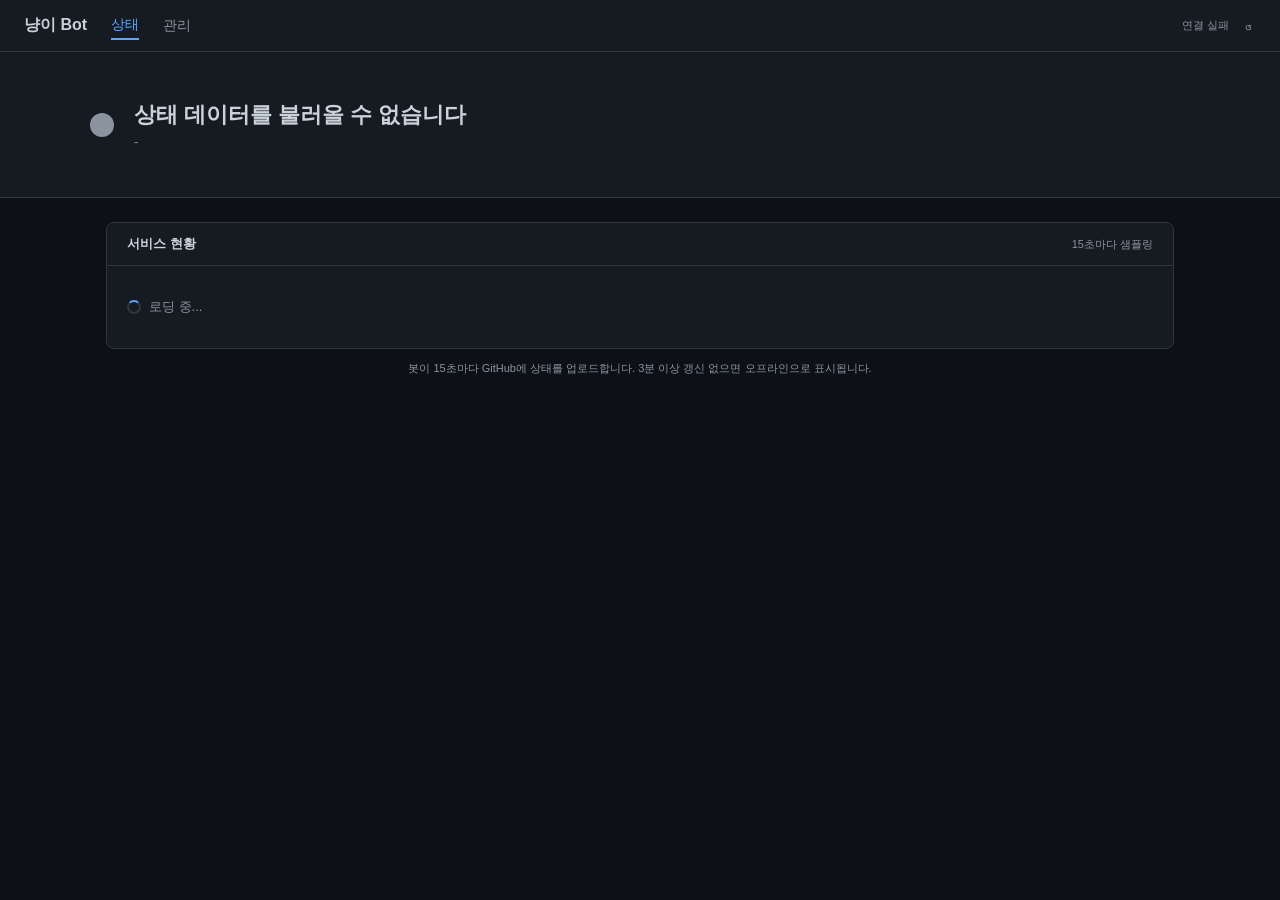
==== index.html @ 29057a99 "chore: squash status history — switch to Gist-based updates" ====
<!DOCTYPE html>
<html lang="ko">
<head>
  <meta charset="UTF-8">
  <meta name="viewport" content="width=device-width, initial-scale=1">
  <title>냥이 Bot — 서비스 상태</title>
  <link rel="stylesheet" href="css/style.css">
</head>
<body>

<nav class="nav">
  <span class="nav-brand">냥이 Bot</span>
  <a href="index.html" class="nav-link active">상태</a>
  <a href="admin.html" class="nav-link">관리</a>
  <div class="nav-right">
    <span id="last-updated" class="text-muted" style="font-size:11px">-</span>
    <button id="btn-refresh" class="refresh-btn" title="새로고침">↺</button>
  </div>
</nav>

<div id="status-banner" class="status-banner">
  <div class="status-banner-content">
    <div id="status-indicator" class="status-indicator"></div>
    <div>
      <div id="status-title" class="status-title">상태 확인 중...</div>
      <div id="status-meta" class="status-meta">-</div>
    </div>
  </div>
</div>

<div class="container">
  <div class="services-box">
    <div class="services-header">
      <span class="services-label">서비스 현황</span>
      <span class="services-note">15초마다 샘플링</span>
    </div>
    <div id="svc-list" class="svc-list">
      <div class="svc-loading"><span class="spinner"></span> 로딩 중...</div>
    </div>
  </div>
  <p class="page-note">봇이 15초마다 GitHub에 상태를 업로드합니다. 3분 이상 갱신 없으면 오프라인으로 표시됩니다.</p>
</div>

<script type="module">
  import { startAutoRefresh, refreshDashboard } from "./js/status.js?v=20260623d";
  document.getElementById("btn-refresh").addEventListener("click", refreshDashboard);
  startAutoRefresh();
</script>
</body>
</html>
---- css/style.css ----
:root {
  --bg: #0d1117;
  --surface: #161b22;
  --border: #30363d;
  --text: #c9d1d9;
  --muted: #8b949e;
  --green: #3fb950;
  --yellow: #d29922;
  --red: #f85149;
  --blue: #58a6ff;
  --radius: 8px;
}

* { box-sizing: border-box; margin: 0; padding: 0; }

body {
  background: var(--bg);
  color: var(--text);
  font-family: -apple-system, BlinkMacSystemFont, "Segoe UI", sans-serif;
  font-size: 14px;
  min-height: 100vh;
}

a { color: var(--blue); text-decoration: none; }
a:hover { text-decoration: underline; }

/* ── Layout ── */
.nav {
  background: var(--surface);
  border-bottom: 1px solid var(--border);
  padding: 0 24px;
  display: flex;
  align-items: center;
  gap: 24px;
  height: 52px;
}
.nav-brand { font-weight: 700; color: var(--text); font-size: 16px; }
.nav-link { color: var(--muted); padding: 4px 0; }
.nav-link:hover { color: var(--text); text-decoration: none; }
.nav-link.active { color: var(--blue); border-bottom: 2px solid var(--blue); }
.nav-right { margin-left: auto; display: flex; gap: 12px; align-items: center; }

.container { max-width: 1100px; margin: 0 auto; padding: 24px 16px; }

/* ── Cards ── */
.card {
  background: var(--surface);
  border: 1px solid var(--border);
  border-radius: var(--radius);
  padding: 20px;
  margin-bottom: 16px;
}
.card-title {
  font-size: 13px;
  font-weight: 600;
  color: var(--muted);
  text-transform: uppercase;
  letter-spacing: 0.5px;
  margin-bottom: 12px;
}
.card-value {
  font-size: 28px;
  font-weight: 700;
  color: var(--text);
}

.grid-4 { display: grid; grid-template-columns: repeat(auto-fit, minmax(200px, 1fr)); gap: 12px; }
.grid-2 { display: grid; grid-template-columns: 1fr 1fr; gap: 12px; }

/* ── Status Banner ── */
.status-banner {
  padding: 48px 24px;
  background: #1c2128;
  border-bottom: 1px solid var(--border);
  transition: background 0.3s, border-color 0.3s;
}
.status-banner.ok      { background: #0d1f12; border-bottom-color: #1a4729; }
.status-banner.warn    { background: #1f1a0d; border-bottom-color: #473c1a; }
.status-banner.error   { background: #1f0d0d; border-bottom-color: #471a1a; }
.status-banner.offline { background: #161b22; border-bottom-color: var(--border); }

.status-banner-content {
  max-width: 1100px;
  margin: 0 auto;
  display: flex;
  align-items: center;
  gap: 20px;
}

.status-indicator {
  width: 24px; height: 24px;
  border-radius: 50%;
  background: var(--muted);
  flex-shrink: 0;
  transition: background 0.3s, box-shadow 0.3s;
}
.status-indicator.ok      { background: var(--green);  box-shadow: 0 0 14px var(--green); }
.status-indicator.warn    { background: var(--yellow); box-shadow: 0 0 14px var(--yellow); }
.status-indicator.error   { background: var(--red);    box-shadow: 0 0 14px var(--red); }
.status-indicator.offline { background: var(--muted); }

.status-title { font-size: 22px; font-weight: 700; color: var(--text); margin-bottom: 4px; }
.status-meta  { font-size: 13px; color: var(--muted); }

/* ── Services Box ── */
.services-box {
  background: var(--surface);
  border: 1px solid var(--border);
  border-radius: var(--radius);
  overflow: hidden;
  margin-bottom: 12px;
}
.services-header {
  display: flex;
  justify-content: space-between;
  align-items: center;
  padding: 12px 20px;
  border-bottom: 1px solid var(--border);
}
.services-label { font-size: 13px; font-weight: 600; }
.services-note  { font-size: 11px; color: var(--muted); }

.svc-list { }
.svc-row {
  display: grid;
  grid-template-columns: 12px 1fr auto 56px 70px;
  align-items: center;
  gap: 14px;
  padding: 14px 20px;
  border-bottom: 1px solid var(--border);
  transition: background 0.1s;
}
.svc-row:last-child  { border-bottom: none; }
.svc-row:hover { background: #1c2128; }

.svc-dot {
  width: 10px; height: 10px;
  border-radius: 50%;
  flex-shrink: 0;
}
.svc-dot.green   { background: var(--green);  box-shadow: 0 0 5px var(--green); }
.svc-dot.gray    { background: var(--muted); }
.svc-dot.orange  { background: var(--yellow); box-shadow: 0 0 5px var(--yellow); }
.svc-dot.red     { background: var(--red);    box-shadow: 0 0 5px var(--red); }
.svc-dot.darkred { background: #7d1f1f; }

.svc-name { font-size: 14px; font-weight: 500; }

.uptime-bar { display: flex; gap: 2px; align-items: center; }
.bar-seg {
  width: 7px; height: 20px;
  border-radius: 2px;
  flex-shrink: 0;
}
.bar-seg.green { background: var(--green);  opacity: 0.8; }
.bar-seg.red   { background: var(--red);    opacity: 0.8; }
.bar-seg.empty { background: var(--border); }

.svc-pct          { font-size: 13px; font-weight: 600; text-align: right; white-space: nowrap; }
.svc-status-label { font-size: 12px; color: var(--muted); text-align: right; }

.svc-loading { padding: 32px 20px; color: var(--muted); font-size: 13px; display: flex; align-items: center; gap: 8px; }
.page-note   { font-size: 11px; color: var(--muted); text-align: center; margin-top: 8px; }

@media (max-width: 600px) {
  .status-banner { padding: 32px 16px; }
  .status-title  { font-size: 17px; }
  .svc-row       { grid-template-columns: 12px 1fr auto 48px; gap: 10px; }
  .svc-status-label { display: none; }
  .bar-seg       { width: 5px; }
}



/* ── Forms / Buttons ── */
.btn {
  display: inline-flex;
  align-items: center;
  gap: 6px;
  padding: 6px 14px;
  border-radius: 6px;
  border: 1px solid var(--border);
  cursor: pointer;
  font-size: 13px;
  font-weight: 500;
  background: var(--surface);
  color: var(--text);
  transition: background 0.15s;
}
.btn:hover { background: #21262d; }
.btn-primary { background: #1f6feb; border-color: #1f6feb; color: #fff; }
.btn-primary:hover { background: #388bfd; }
.btn-danger  { background: #da3633; border-color: #da3633; color: #fff; }
.btn-danger:hover { background: #f85149; }
.btn-sm { padding: 4px 10px; font-size: 12px; }

input[type="text"], input[type="password"], textarea, select {
  background: var(--bg);
  border: 1px solid var(--border);
  border-radius: 6px;
  color: var(--text);
  padding: 6px 10px;
  font-size: 13px;
  width: 100%;
}
input:focus, textarea:focus, select:focus {
  outline: none;
  border-color: var(--blue);
}

label { font-size: 13px; color: var(--muted); display: block; margin-bottom: 4px; }
.form-group { margin-bottom: 14px; }

/* ── Alerts ── */
.alert { padding: 10px 14px; border-radius: 6px; margin-bottom: 12px; font-size: 13px; }
.alert-error   { background: #2d1a1a; border: 1px solid #6b2020; color: var(--red); }
.alert-success { background: #1a2d1a; border: 1px solid #206b20; color: var(--green); }
.alert-info    { background: #1a1e2d; border: 1px solid #1f3b6b; color: var(--blue); }

/* ── Tables ── */
table { width: 100%; border-collapse: collapse; }
th, td { padding: 8px 12px; text-align: left; border-bottom: 1px solid var(--border); font-size: 13px; }
th { color: var(--muted); font-weight: 600; font-size: 11px; text-transform: uppercase; }
tr:last-child td { border-bottom: none; }

/* ── Login page ── */
.login-wrap {
  min-height: 100vh;
  display: flex;
  align-items: center;
  justify-content: center;
}
.login-box {
  background: var(--surface);
  border: 1px solid var(--border);
  border-radius: 12px;
  padding: 36px;
  width: 360px;
}
.login-title { font-size: 20px; font-weight: 700; margin-bottom: 24px; text-align: center; }

/* ── Spinner ── */
.spinner {
  display: inline-block;
  width: 14px; height: 14px;
  border: 2px solid var(--border);
  border-top-color: var(--blue);
  border-radius: 50%;
  animation: spin 0.6s linear infinite;
  vertical-align: middle;
}
@keyframes spin { to { transform: rotate(360deg); } }

/* ── Misc ── */
.text-muted  { color: var(--muted); }
.text-green  { color: var(--green); }
.text-red    { color: var(--red); }
.text-yellow { color: var(--yellow); }
.mt-8  { margin-top: 8px; }
.mt-16 { margin-top: 16px; }
.mb-8  { margin-bottom: 8px; }
.mb-16 { margin-bottom: 16px; }
.flex  { display: flex; align-items: center; gap: 8px; }
.spacer { flex: 1; }

.refresh-btn { cursor: pointer; color: var(--muted); font-size: 14px; background: none; border: none; padding: 4px; line-height: 1; }
.refresh-btn:hover { color: var(--text); }

@media (max-width: 600px) {
  .grid-2, .grid-4 { grid-template-columns: 1fr; }
  .nav { gap: 12px; padding: 0 12px; }
}
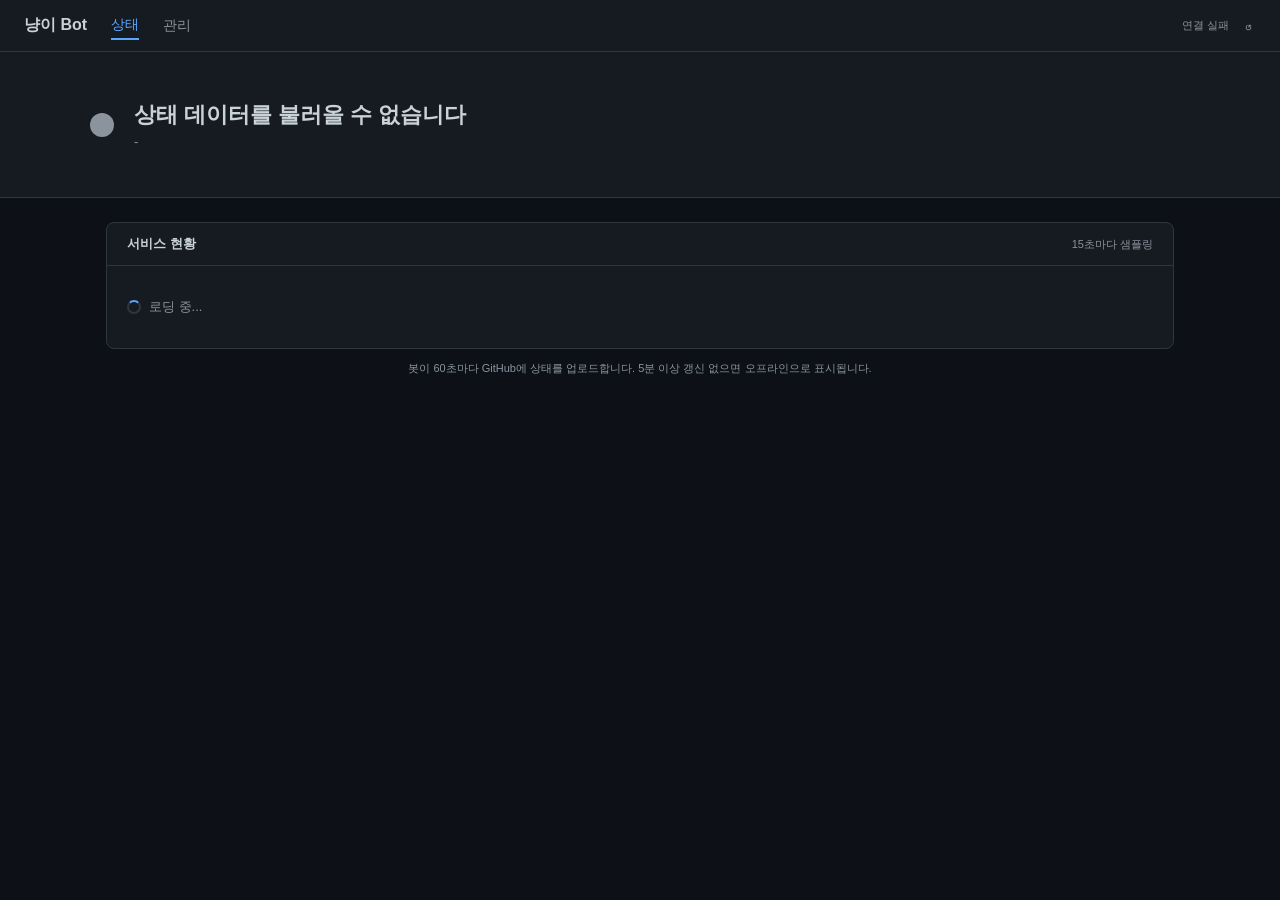
==== commit fdd9b1ed: "chore: update dashboard" ====
--- a/index.html
+++ b/index.html
@@ -38,11 +38,11 @@
       <div class="svc-loading"><span class="spinner"></span> 로딩 중...</div>
     </div>
   </div>
-  <p class="page-note">봇이 15초마다 GitHub에 상태를 업로드합니다. 3분 이상 갱신 없으면 오프라인으로 표시됩니다.</p>
+  <p class="page-note">봇이 60초마다 GitHub에 상태를 업로드합니다. 5분 이상 갱신 없으면 오프라인으로 표시됩니다.</p>
 </div>
 
 <script type="module">
-  import { startAutoRefresh, refreshDashboard } from "./js/status.js?v=20260623d";
+  import { startAutoRefresh, refreshDashboard } from "./js/status.js?v=20260623f";
   document.getElementById("btn-refresh").addEventListener("click", refreshDashboard);
   startAutoRefresh();
 </script>
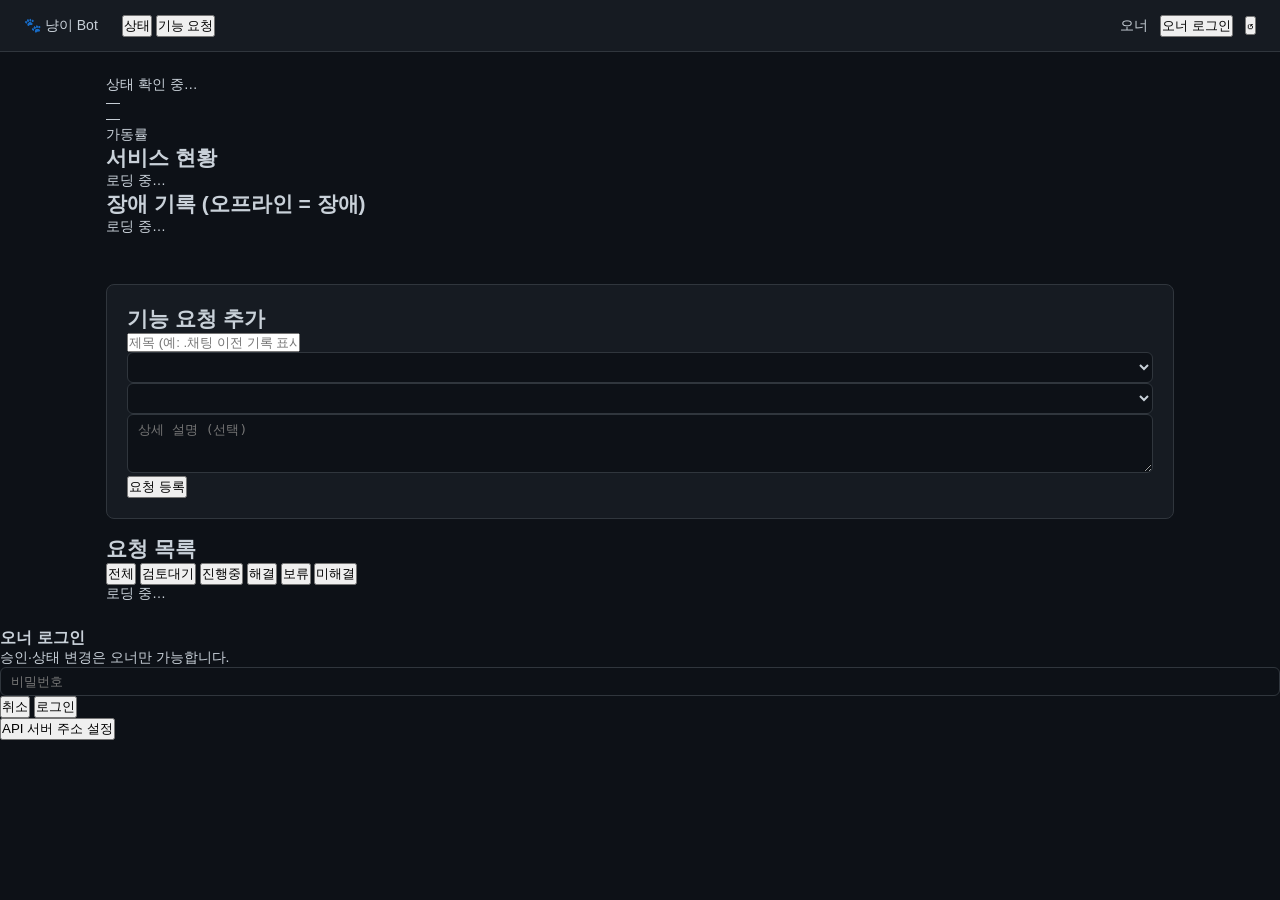
==== commit effaf614: "update index.html" ====
--- a/index.html
+++ b/index.html
@@ -3,48 +3,99 @@
 <head>
   <meta charset="UTF-8">
   <meta name="viewport" content="width=device-width, initial-scale=1">
-  <title>냥이 Bot — 서비스 상태</title>
+  <title>냥이 Bot — 상태 & 기능 요청</title>
   <link rel="stylesheet" href="css/style.css">
 </head>
 <body>
-
 <nav class="nav">
-  <span class="nav-brand">냥이 Bot</span>
-  <a href="index.html" class="nav-link active">상태</a>
-  <a href="admin.html" class="nav-link">관리</a>
+  <span class="brand">🐾 냥이 Bot</span>
+  <div class="nav-tabs">
+    <button class="tab active" data-tab="status">상태</button>
+    <button class="tab" data-tab="requests">기능 요청</button>
+  </div>
   <div class="nav-right">
-    <span id="last-updated" class="text-muted" style="font-size:11px">-</span>
-    <button id="btn-refresh" class="refresh-btn" title="새로고침">↺</button>
+    <span id="owner-badge" class="owner-badge hidden">오너</span>
+    <button id="btn-owner" class="ghost-btn">오너 로그인</button>
+    <button id="btn-refresh" class="ghost-btn" title="새로고침">↺</button>
   </div>
 </nav>
 
-<div id="status-banner" class="status-banner">
-  <div class="status-banner-content">
-    <div id="status-indicator" class="status-indicator"></div>
-    <div>
-      <div id="status-title" class="status-title">상태 확인 중...</div>
-      <div id="status-meta" class="status-meta">-</div>
+<!-- ───── 상태 탭 ───── -->
+<section id="tab-status" class="tab-panel">
+  <div class="container">
+    <div id="status-banner" class="banner banner-loading">
+      <div class="banner-dot"></div>
+      <div class="banner-body">
+        <div id="banner-title" class="banner-title">상태 확인 중…</div>
+        <div id="banner-meta" class="banner-meta">—</div>
+      </div>
+      <div class="banner-uptime">
+        <div id="overall-uptime" class="uptime-val">—</div>
+        <div class="uptime-label">가동률</div>
+      </div>
     </div>
+
+    <h2 class="section-title">서비스 현황</h2>
+    <div id="svc-grid" class="svc-grid">
+      <div class="muted">로딩 중…</div>
+    </div>
+
+    <h2 class="section-title">장애 기록 <span class="muted small">(오프라인 = 장애)</span></h2>
+    <div id="incident-list" class="incident-list">
+      <div class="muted">로딩 중…</div>
+    </div>
+  </div>
+</section>
+
+<!-- ───── 기능 요청 탭 ───── -->
+<section id="tab-requests" class="tab-panel hidden">
+  <div class="container">
+    <div class="card form-card">
+      <h2 class="section-title">기능 요청 추가</h2>
+      <input id="req-title" class="input" maxlength="200" placeholder="제목 (예: .채팅 이전 기록 표시)">
+      <div class="form-row">
+        <select id="req-category" class="input"></select>
+        <select id="req-severity" class="input"></select>
+      </div>
+      <textarea id="req-detail" class="input" rows="3" maxlength="2000" placeholder="상세 설명 (선택)"></textarea>
+      <button id="btn-submit" class="primary-btn">요청 등록</button>
+      <div id="submit-msg" class="form-msg"></div>
+    </div>
+
+    <div class="req-toolbar">
+      <h2 class="section-title">요청 목록</h2>
+      <div class="filters">
+        <button class="chip active" data-filter="all">전체</button>
+        <button class="chip" data-filter="검토대기">검토대기</button>
+        <button class="chip" data-filter="진행중">진행중</button>
+        <button class="chip" data-filter="해결">해결</button>
+        <button class="chip" data-filter="보류">보류</button>
+        <button class="chip" data-filter="미해결">미해결</button>
+      </div>
+    </div>
+    <div id="req-list" class="req-list"><div class="muted">로딩 중…</div></div>
+  </div>
+</section>
+
+<!-- ───── 오너 로그인 모달 ───── -->
+<div id="login-modal" class="modal hidden">
+  <div class="modal-box">
+    <h3>오너 로그인</h3>
+    <p class="muted small">승인·상태 변경은 오너만 가능합니다.</p>
+    <input id="login-pw" type="password" class="input" placeholder="비밀번호">
+    <div class="modal-actions">
+      <button id="login-cancel" class="ghost-btn">취소</button>
+      <button id="login-ok" class="primary-btn">로그인</button>
+    </div>
+    <div id="login-msg" class="form-msg"></div>
   </div>
 </div>
 
-<div class="container">
-  <div class="services-box">
-    <div class="services-header">
-      <span class="services-label">서비스 현황</span>
-      <span class="services-note">15초마다 샘플링</span>
-    </div>
-    <div id="svc-list" class="svc-list">
-      <div class="svc-loading"><span class="spinner"></span> 로딩 중...</div>
-    </div>
-  </div>
-  <p class="page-note">봇이 60초마다 GitHub에 상태를 업로드합니다. 5분 이상 갱신 없으면 오프라인으로 표시됩니다.</p>
-</div>
+<footer class="footer">
+  <button id="btn-server" class="link-btn">API 서버 주소 설정</button>
+  <span id="api-base-label" class="muted small"></span>
+</footer>
 
-<script type="module">
-  import { startAutoRefresh, refreshDashboard } from "./js/status.js?v=20260623f";
-  document.getElementById("btn-refresh").addEventListener("click", refreshDashboard);
-  startAutoRefresh();
-</script>
+<script src="js/app.js"></script>
 </body>
 </html>
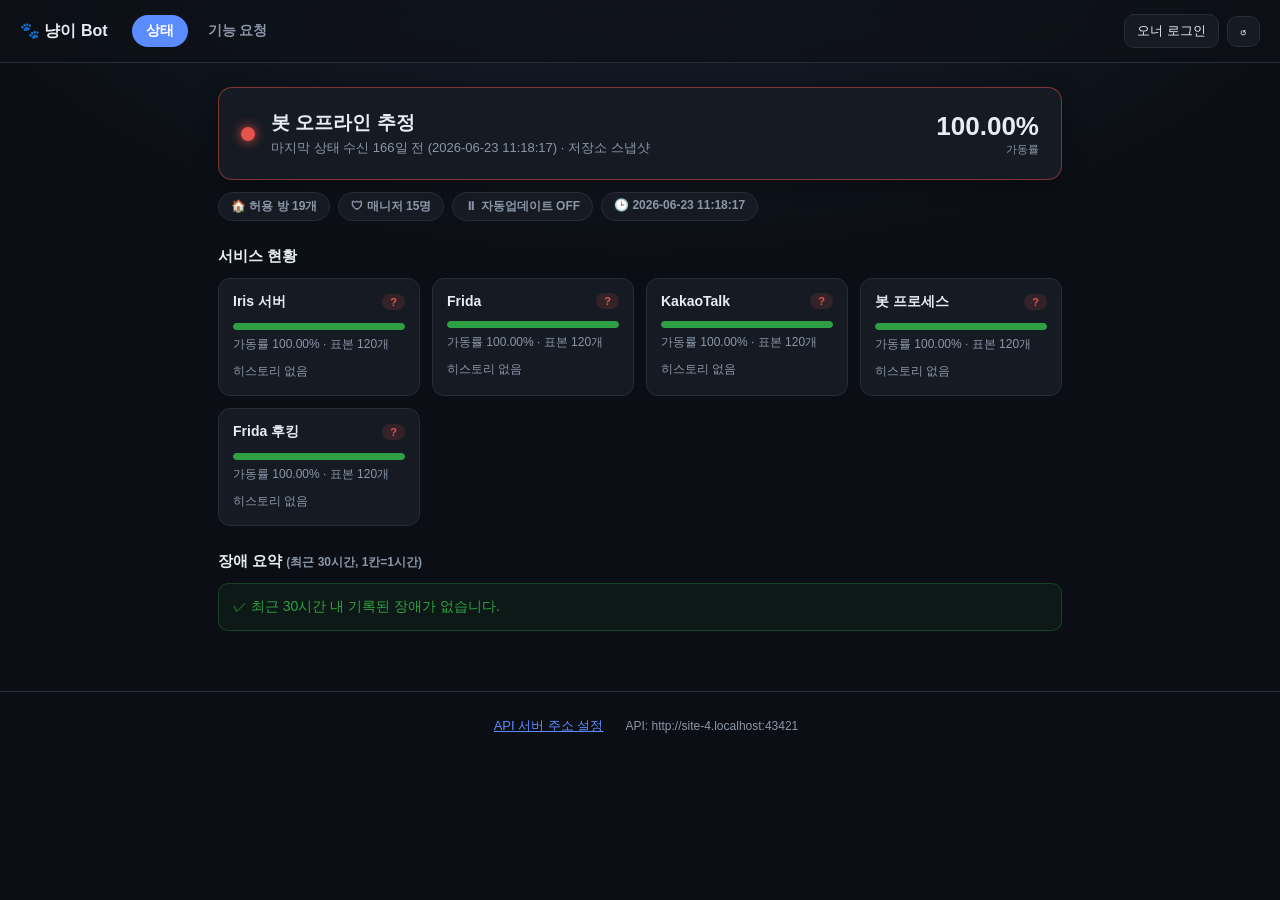
==== commit 52a4ee8f: "대시보드 정비: 신선도 검사·30시간 히스토리·gist 자동발견·폴백·잔해 제거 - 신선도 검사 신설: 이전엔 몇 주 전 데이터도 "모든 서비스 정상"으로 표시 —   이제 3분 " ====
--- a/index.html
+++ b/index.html
@@ -35,12 +35,14 @@
       </div>
     </div>
 
+    <div id="status-chips" class="status-chips"></div>
+
     <h2 class="section-title">서비스 현황</h2>
     <div id="svc-grid" class="svc-grid">
       <div class="muted">로딩 중…</div>
     </div>
 
-    <h2 class="section-title">장애 기록 <span class="muted small">(오프라인 = 장애)</span></h2>
+    <h2 class="section-title">장애 요약 <span class="muted small">(최근 30시간, 1칸=1시간)</span></h2>
     <div id="incident-list" class="incident-list">
       <div class="muted">로딩 중…</div>
     </div>
--- a/css/style.css
+++ b/css/style.css
@@ -1,272 +1,204 @@
 :root {
-  --bg: #0d1117;
-  --surface: #161b22;
-  --border: #30363d;
-  --text: #c9d1d9;
-  --muted: #8b949e;
-  --green: #3fb950;
-  --yellow: #d29922;
-  --red: #f85149;
-  --blue: #58a6ff;
-  --radius: 8px;
-}
-
-* { box-sizing: border-box; margin: 0; padding: 0; }
-
+  --bg: #0b0e14;
+  --surface: #151a23;
+  --surface-2: #1c2230;
+  --border: #262d3a;
+  --text: #e6edf3;
+  --muted: #8b97a7;
+  --accent: #5b8cff;
+  --green: #2ea043;
+  --orange: #d29922;
+  --red: #e5534b;
+  --gray: #6e7681;
+  --radius: 14px;
+  --shadow: 0 4px 20px rgba(0,0,0,.35);
+}
+
+* { box-sizing: border-box; }
+html, body { margin: 0; }
 body {
-  background: var(--bg);
+  background: radial-gradient(1200px 600px at 50% -10%, #18202e 0%, var(--bg) 60%);
   color: var(--text);
-  font-family: -apple-system, BlinkMacSystemFont, "Segoe UI", sans-serif;
-  font-size: 14px;
+  font-family: -apple-system, BlinkMacSystemFont, "Segoe UI", "Noto Sans KR", Roboto, sans-serif;
   min-height: 100vh;
-}
-
-a { color: var(--blue); text-decoration: none; }
-a:hover { text-decoration: underline; }
-
-/* ── Layout ── */
+  -webkit-font-smoothing: antialiased;
+}
+.hidden { display: none !important; }
+.muted { color: var(--muted); }
+.small { font-size: 12px; }
+
+/* ── nav ── */
 .nav {
-  background: var(--surface);
+  display: flex; align-items: center; gap: 16px;
+  padding: 14px 20px;
+  background: rgba(13,17,23,.7);
+  backdrop-filter: blur(10px);
   border-bottom: 1px solid var(--border);
-  padding: 0 24px;
-  display: flex;
-  align-items: center;
-  gap: 24px;
-  height: 52px;
-}
-.nav-brand { font-weight: 700; color: var(--text); font-size: 16px; }
-.nav-link { color: var(--muted); padding: 4px 0; }
-.nav-link:hover { color: var(--text); text-decoration: none; }
-.nav-link.active { color: var(--blue); border-bottom: 2px solid var(--blue); }
-.nav-right { margin-left: auto; display: flex; gap: 12px; align-items: center; }
-
-.container { max-width: 1100px; margin: 0 auto; padding: 24px 16px; }
-
-/* ── Cards ── */
+  position: sticky; top: 0; z-index: 20;
+}
+.brand { font-weight: 700; font-size: 16px; }
+.nav-tabs { display: flex; gap: 6px; margin-left: 8px; }
+.nav-right { margin-left: auto; display: flex; align-items: center; gap: 8px; }
+.tab {
+  background: transparent; border: 0; color: var(--muted);
+  padding: 7px 14px; border-radius: 999px; cursor: pointer;
+  font-size: 14px; font-weight: 600; transition: .15s;
+}
+.tab:hover { color: var(--text); background: var(--surface); }
+.tab.active { color: #fff; background: var(--accent); }
+.ghost-btn, .link-btn {
+  background: var(--surface); border: 1px solid var(--border); color: var(--text);
+  padding: 7px 12px; border-radius: 10px; cursor: pointer; font-size: 13px;
+}
+.ghost-btn:hover { background: var(--surface-2); }
+.link-btn { background: none; border: 0; color: var(--accent); text-decoration: underline; }
+.owner-badge {
+  background: var(--green); color: #fff; font-size: 11px; font-weight: 700;
+  padding: 3px 9px; border-radius: 999px;
+}
+
+/* ── layout ── */
+.container { max-width: 880px; margin: 0 auto; padding: 24px 18px 60px; }
+.section-title { font-size: 15px; font-weight: 700; margin: 26px 0 12px; }
 .card {
-  background: var(--surface);
-  border: 1px solid var(--border);
-  border-radius: var(--radius);
-  padding: 20px;
-  margin-bottom: 16px;
-}
-.card-title {
-  font-size: 13px;
-  font-weight: 600;
-  color: var(--muted);
-  text-transform: uppercase;
-  letter-spacing: 0.5px;
-  margin-bottom: 12px;
-}
-.card-value {
-  font-size: 28px;
-  font-weight: 700;
-  color: var(--text);
-}
-
-.grid-4 { display: grid; grid-template-columns: repeat(auto-fit, minmax(200px, 1fr)); gap: 12px; }
-.grid-2 { display: grid; grid-template-columns: 1fr 1fr; gap: 12px; }
-
-/* ── Status Banner ── */
-.status-banner {
-  padding: 48px 24px;
-  background: #1c2128;
-  border-bottom: 1px solid var(--border);
-  transition: background 0.3s, border-color 0.3s;
-}
-.status-banner.ok      { background: #0d1f12; border-bottom-color: #1a4729; }
-.status-banner.warn    { background: #1f1a0d; border-bottom-color: #473c1a; }
-.status-banner.error   { background: #1f0d0d; border-bottom-color: #471a1a; }
-.status-banner.offline { background: #161b22; border-bottom-color: var(--border); }
-
-.status-banner-content {
-  max-width: 1100px;
-  margin: 0 auto;
-  display: flex;
-  align-items: center;
-  gap: 20px;
-}
-
-.status-indicator {
-  width: 24px; height: 24px;
-  border-radius: 50%;
-  background: var(--muted);
-  flex-shrink: 0;
-  transition: background 0.3s, box-shadow 0.3s;
-}
-.status-indicator.ok      { background: var(--green);  box-shadow: 0 0 14px var(--green); }
-.status-indicator.warn    { background: var(--yellow); box-shadow: 0 0 14px var(--yellow); }
-.status-indicator.error   { background: var(--red);    box-shadow: 0 0 14px var(--red); }
-.status-indicator.offline { background: var(--muted); }
-
-.status-title { font-size: 22px; font-weight: 700; color: var(--text); margin-bottom: 4px; }
-.status-meta  { font-size: 13px; color: var(--muted); }
-
-/* ── Services Box ── */
-.services-box {
-  background: var(--surface);
-  border: 1px solid var(--border);
-  border-radius: var(--radius);
-  overflow: hidden;
-  margin-bottom: 12px;
-}
-.services-header {
-  display: flex;
-  justify-content: space-between;
-  align-items: center;
-  padding: 12px 20px;
-  border-bottom: 1px solid var(--border);
-}
-.services-label { font-size: 13px; font-weight: 600; }
-.services-note  { font-size: 11px; color: var(--muted); }
-
-.svc-list { }
-.svc-row {
-  display: grid;
-  grid-template-columns: 12px 1fr auto 56px 70px;
-  align-items: center;
-  gap: 14px;
-  padding: 14px 20px;
-  border-bottom: 1px solid var(--border);
-  transition: background 0.1s;
-}
-.svc-row:last-child  { border-bottom: none; }
-.svc-row:hover { background: #1c2128; }
-
-.svc-dot {
-  width: 10px; height: 10px;
-  border-radius: 50%;
-  flex-shrink: 0;
-}
-.svc-dot.green   { background: var(--green);  box-shadow: 0 0 5px var(--green); }
-.svc-dot.gray    { background: var(--muted); }
-.svc-dot.orange  { background: var(--yellow); box-shadow: 0 0 5px var(--yellow); }
-.svc-dot.red     { background: var(--red);    box-shadow: 0 0 5px var(--red); }
-.svc-dot.darkred { background: #7d1f1f; }
-
-.svc-name { font-size: 14px; font-weight: 500; }
-
-.uptime-bar { display: flex; gap: 2px; align-items: center; }
-.bar-seg {
-  width: 7px; height: 20px;
-  border-radius: 2px;
-  flex-shrink: 0;
-}
-.bar-seg.green { background: var(--green);  opacity: 0.8; }
-.bar-seg.red   { background: var(--red);    opacity: 0.8; }
-.bar-seg.empty { background: var(--border); }
-
-.svc-pct          { font-size: 13px; font-weight: 600; text-align: right; white-space: nowrap; }
-.svc-status-label { font-size: 12px; color: var(--muted); text-align: right; }
-
-.svc-loading { padding: 32px 20px; color: var(--muted); font-size: 13px; display: flex; align-items: center; gap: 8px; }
-.page-note   { font-size: 11px; color: var(--muted); text-align: center; margin-top: 8px; }
-
-@media (max-width: 600px) {
-  .status-banner { padding: 32px 16px; }
-  .status-title  { font-size: 17px; }
-  .svc-row       { grid-template-columns: 12px 1fr auto 48px; gap: 10px; }
-  .svc-status-label { display: none; }
-  .bar-seg       { width: 5px; }
-}
-
-
-
-/* ── Forms / Buttons ── */
-.btn {
-  display: inline-flex;
-  align-items: center;
-  gap: 6px;
-  padding: 6px 14px;
-  border-radius: 6px;
-  border: 1px solid var(--border);
-  cursor: pointer;
-  font-size: 13px;
-  font-weight: 500;
-  background: var(--surface);
-  color: var(--text);
-  transition: background 0.15s;
-}
-.btn:hover { background: #21262d; }
-.btn-primary { background: #1f6feb; border-color: #1f6feb; color: #fff; }
-.btn-primary:hover { background: #388bfd; }
-.btn-danger  { background: #da3633; border-color: #da3633; color: #fff; }
-.btn-danger:hover { background: #f85149; }
-.btn-sm { padding: 4px 10px; font-size: 12px; }
-
-input[type="text"], input[type="password"], textarea, select {
-  background: var(--bg);
-  border: 1px solid var(--border);
-  border-radius: 6px;
-  color: var(--text);
-  padding: 6px 10px;
-  font-size: 13px;
-  width: 100%;
-}
-input:focus, textarea:focus, select:focus {
-  outline: none;
-  border-color: var(--blue);
-}
-
-label { font-size: 13px; color: var(--muted); display: block; margin-bottom: 4px; }
-.form-group { margin-bottom: 14px; }
-
-/* ── Alerts ── */
-.alert { padding: 10px 14px; border-radius: 6px; margin-bottom: 12px; font-size: 13px; }
-.alert-error   { background: #2d1a1a; border: 1px solid #6b2020; color: var(--red); }
-.alert-success { background: #1a2d1a; border: 1px solid #206b20; color: var(--green); }
-.alert-info    { background: #1a1e2d; border: 1px solid #1f3b6b; color: var(--blue); }
-
-/* ── Tables ── */
-table { width: 100%; border-collapse: collapse; }
-th, td { padding: 8px 12px; text-align: left; border-bottom: 1px solid var(--border); font-size: 13px; }
-th { color: var(--muted); font-weight: 600; font-size: 11px; text-transform: uppercase; }
-tr:last-child td { border-bottom: none; }
-
-/* ── Login page ── */
-.login-wrap {
-  min-height: 100vh;
-  display: flex;
-  align-items: center;
-  justify-content: center;
-}
-.login-box {
-  background: var(--surface);
-  border: 1px solid var(--border);
-  border-radius: 12px;
-  padding: 36px;
-  width: 360px;
-}
-.login-title { font-size: 20px; font-weight: 700; margin-bottom: 24px; text-align: center; }
-
-/* ── Spinner ── */
-.spinner {
-  display: inline-block;
-  width: 14px; height: 14px;
-  border: 2px solid var(--border);
-  border-top-color: var(--blue);
-  border-radius: 50%;
-  animation: spin 0.6s linear infinite;
-  vertical-align: middle;
-}
-@keyframes spin { to { transform: rotate(360deg); } }
-
-/* ── Misc ── */
-.text-muted  { color: var(--muted); }
-.text-green  { color: var(--green); }
-.text-red    { color: var(--red); }
-.text-yellow { color: var(--yellow); }
-.mt-8  { margin-top: 8px; }
-.mt-16 { margin-top: 16px; }
-.mb-8  { margin-bottom: 8px; }
-.mb-16 { margin-bottom: 16px; }
-.flex  { display: flex; align-items: center; gap: 8px; }
-.spacer { flex: 1; }
-
-.refresh-btn { cursor: pointer; color: var(--muted); font-size: 14px; background: none; border: none; padding: 4px; line-height: 1; }
-.refresh-btn:hover { color: var(--text); }
-
-@media (max-width: 600px) {
-  .grid-2, .grid-4 { grid-template-columns: 1fr; }
-  .nav { gap: 12px; padding: 0 12px; }
-}
+  background: var(--surface); border: 1px solid var(--border);
+  border-radius: var(--radius); padding: 18px; box-shadow: var(--shadow);
+}
+
+/* ── banner ── */
+.banner {
+  display: flex; align-items: center; gap: 16px;
+  background: var(--surface); border: 1px solid var(--border);
+  border-radius: var(--radius); padding: 22px; box-shadow: var(--shadow);
+}
+.banner-body { flex: 1; }
+.banner-dot { width: 14px; height: 14px; border-radius: 50%; background: var(--gray); flex: none; }
+.banner-title { font-size: 19px; font-weight: 700; }
+.banner-meta { color: var(--muted); font-size: 13px; margin-top: 3px; }
+.banner-uptime { text-align: right; }
+.uptime-val { font-size: 26px; font-weight: 800; }
+.uptime-label { font-size: 11px; color: var(--muted); }
+.banner-ok    { border-color: rgba(46,160,67,.4); }
+.banner-ok .banner-dot { background: var(--green); box-shadow: 0 0 12px var(--green); }
+.banner-down  { border-color: rgba(229,83,75,.5); }
+.banner-down .banner-dot { background: var(--red); box-shadow: 0 0 12px var(--red); }
+.banner-loading .banner-dot { animation: pulse 1.2s infinite; }
+@keyframes pulse { 0%,100% { opacity: .35; } 50% { opacity: 1; } }
+
+/* ── service grid ── */
+.svc-grid { display: grid; grid-template-columns: repeat(auto-fill, minmax(200px,1fr)); gap: 12px; }
+.svc-card {
+  background: var(--surface); border: 1px solid var(--border);
+  border-radius: 12px; padding: 14px;
+}
+.svc-head { display: flex; align-items: center; justify-content: space-between; }
+.svc-name { font-weight: 600; font-size: 14px; }
+.svc-state { font-size: 11px; font-weight: 700; padding: 2px 8px; border-radius: 999px; }
+.state-up { background: rgba(46,160,67,.15); color: var(--green); }
+.state-down { background: rgba(229,83,75,.15); color: var(--red); }
+.svc-bar { height: 7px; border-radius: 4px; background: var(--surface-2); margin: 12px 0 6px; overflow: hidden; }
+.svc-bar > i { display: block; height: 100%; border-radius: 4px; background: var(--green); }
+.svc-pct { font-size: 12px; color: var(--muted); }
+
+/* ── incidents ── */
+.incident-list { display: flex; flex-direction: column; gap: 8px; }
+.incident {
+  display: flex; gap: 12px; align-items: center;
+  background: var(--surface); border: 1px solid var(--border);
+  border-left: 3px solid var(--red); border-radius: 10px; padding: 12px 14px;
+}
+.incident .ic-icon { font-size: 18px; }
+.incident .ic-body { flex: 1; }
+.incident .ic-title { font-weight: 600; font-size: 14px; }
+.incident .ic-time { color: var(--muted); font-size: 12px; margin-top: 2px; }
+.incident-empty {
+  background: rgba(46,160,67,.08); border: 1px solid rgba(46,160,67,.3);
+  border-radius: 10px; padding: 14px; color: var(--green); font-size: 14px;
+}
+
+/* ── forms ── */
+.input {
+  width: 100%; background: var(--surface-2); border: 1px solid var(--border);
+  color: var(--text); border-radius: 10px; padding: 11px 12px; font-size: 14px;
+  margin-bottom: 10px; font-family: inherit;
+}
+.input:focus { outline: none; border-color: var(--accent); }
+.form-row { display: flex; gap: 10px; }
+.form-row .input { flex: 1; }
+.primary-btn {
+  background: var(--accent); color: #fff; border: 0; border-radius: 10px;
+  padding: 11px 18px; font-size: 14px; font-weight: 700; cursor: pointer; width: 100%;
+}
+.primary-btn:hover { filter: brightness(1.08); }
+.form-msg { font-size: 13px; margin-top: 8px; min-height: 18px; }
+.form-msg.ok { color: var(--green); }
+.form-msg.err { color: var(--red); }
+.form-card { margin-bottom: 6px; }
+
+/* ── request list ── */
+.req-toolbar { display: flex; align-items: center; justify-content: space-between; flex-wrap: wrap; gap: 8px; }
+.filters { display: flex; gap: 6px; flex-wrap: wrap; }
+.chip {
+  background: var(--surface); border: 1px solid var(--border); color: var(--muted);
+  padding: 5px 12px; border-radius: 999px; cursor: pointer; font-size: 12px; font-weight: 600;
+}
+.chip.active { background: var(--accent); color: #fff; border-color: var(--accent); }
+.req-list { display: flex; flex-direction: column; gap: 10px; margin-top: 12px; }
+.req {
+  background: var(--surface); border: 1px solid var(--border);
+  border-radius: 12px; padding: 14px 16px;
+}
+.req.pending { opacity: .55; border-style: dashed; }
+.req-top { display: flex; align-items: center; gap: 8px; flex-wrap: wrap; }
+.req-title { font-weight: 700; font-size: 15px; flex: 1; min-width: 50%; }
+.req-badges { display: flex; gap: 6px; flex-wrap: wrap; }
+.badge { font-size: 11px; font-weight: 700; padding: 3px 9px; border-radius: 999px; }
+.b-cat { background: var(--surface-2); color: var(--muted); }
+.b-sev-낮음 { background: rgba(110,118,129,.2); color: var(--gray); }
+.b-sev-보통 { background: rgba(91,140,255,.18); color: var(--accent); }
+.b-sev-높음 { background: rgba(210,153,34,.18); color: var(--orange); }
+.b-sev-긴급 { background: rgba(229,83,75,.18); color: var(--red); }
+.b-st-검토대기 { background: rgba(110,118,129,.2); color: var(--gray); }
+.b-st-진행중 { background: rgba(91,140,255,.18); color: var(--accent); }
+.b-st-해결 { background: rgba(46,160,67,.18); color: var(--green); }
+.b-st-보류 { background: rgba(210,153,34,.18); color: var(--orange); }
+.b-st-미해결 { background: rgba(229,83,75,.18); color: var(--red); }
+.pending-tag { background: rgba(210,153,34,.15); color: var(--orange); }
+.req-detail { color: var(--muted); font-size: 13px; margin-top: 8px; white-space: pre-wrap; }
+.req-meta { color: var(--muted); font-size: 11px; margin-top: 8px; }
+.req-owner { margin-top: 10px; display: flex; gap: 6px; flex-wrap: wrap; }
+.req-owner select, .req-owner button {
+  background: var(--surface-2); border: 1px solid var(--border); color: var(--text);
+  border-radius: 8px; padding: 5px 10px; font-size: 12px; cursor: pointer;
+}
+.req-owner .approve { background: var(--green); border-color: var(--green); color: #fff; }
+.req-owner .del { background: rgba(229,83,75,.15); border-color: var(--red); color: var(--red); }
+
+/* ── modal ── */
+.modal {
+  position: fixed; inset: 0; background: rgba(0,0,0,.6);
+  display: flex; align-items: center; justify-content: center; z-index: 50; padding: 16px;
+}
+.modal-box { background: var(--surface); border: 1px solid var(--border); border-radius: var(--radius); padding: 22px; width: 100%; max-width: 360px; box-shadow: var(--shadow); }
+.modal-box h3 { margin: 0 0 6px; }
+.modal-actions { display: flex; gap: 8px; margin-top: 8px; }
+.modal-actions .ghost-btn, .modal-actions .primary-btn { width: auto; flex: 1; }
+
+/* ── footer ── */
+.footer { text-align: center; padding: 18px; border-top: 1px solid var(--border); display: flex; gap: 10px; justify-content: center; align-items: center; flex-wrap: wrap; }
+
+/* ── 신선도/정보 칩/히스토리 (v2) ── */
+.banner-stale { border-color: rgba(210,153,34,.5); }
+.banner-stale .banner-dot { background: var(--orange); box-shadow: 0 0 12px var(--orange); }
+
+.status-chips { display: flex; gap: 8px; flex-wrap: wrap; margin-top: 12px; }
+.info-chip {
+  background: var(--surface); border: 1px solid var(--border); color: var(--muted);
+  font-size: 12px; font-weight: 600; padding: 5px 12px; border-radius: 999px;
+}
+
+.svc-hist { display: flex; gap: 2px; margin-top: 10px; height: 18px; align-items: stretch; }
+.svc-hist > i {
+  flex: 1; min-width: 3px; border-radius: 2px; background: var(--gray); opacity: .9;
+}
+.svc-hist > i:hover { opacity: 1; transform: scaleY(1.15); }
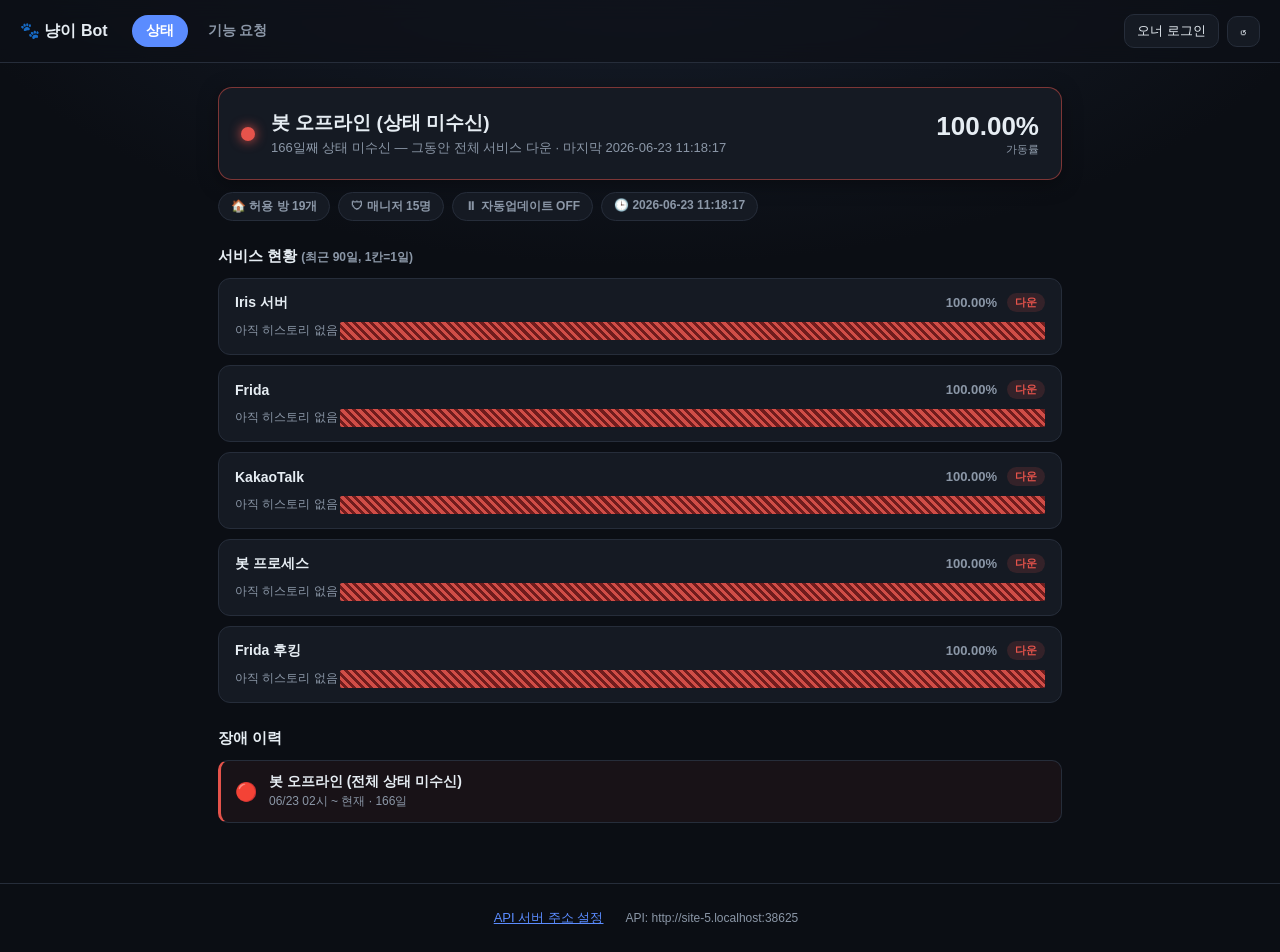
==== commit 1ae2c931: "90일 일별 뷰 + 오프라인 갭을 장애로 표시 (얼어붙은 초록 상태 버그 수정) 버그: 봇이 죽으면 히스토리 기록이 멈춰 마지막 초록 상태에 얼어붙었다 — "봇 오프라인 22시간"" ====
--- a/index.html
+++ b/index.html
@@ -37,12 +37,12 @@
 
     <div id="status-chips" class="status-chips"></div>
 
-    <h2 class="section-title">서비스 현황</h2>
+    <h2 class="section-title">서비스 현황 <span class="muted small">(최근 90일, 1칸=1일)</span></h2>
     <div id="svc-grid" class="svc-grid">
       <div class="muted">로딩 중…</div>
     </div>
 
-    <h2 class="section-title">장애 요약 <span class="muted small">(최근 30시간, 1칸=1시간)</span></h2>
+    <h2 class="section-title">장애 이력</h2>
     <div id="incident-list" class="incident-list">
       <div class="muted">로딩 중…</div>
     </div>
--- a/css/style.css
+++ b/css/style.css
@@ -202,3 +202,30 @@
   flex: 1; min-width: 3px; border-radius: 2px; background: var(--gray); opacity: .9;
 }
 .svc-hist > i:hover { opacity: 1; transform: scaleY(1.15); }
+
+/* ── statuspage 스타일 서비스 행 (v3) ── */
+.svc-grid { display: flex; flex-direction: column; gap: 10px; }
+.svc-row {
+  background: var(--surface); border: 1px solid var(--border);
+  border-radius: 12px; padding: 14px 16px;
+}
+.svc-row .svc-head { display: flex; align-items: center; gap: 10px; }
+.svc-row .svc-name { font-weight: 600; font-size: 14px; flex: 1; }
+.svc-uptime { font-size: 13px; font-weight: 700; color: var(--muted); }
+.state-off { background: rgba(110,118,129,.2); color: var(--gray); }
+.svc-disabled { opacity: .55; }
+.svc-axis {
+  display: flex; justify-content: space-between;
+  font-size: 10px; color: var(--muted); margin-top: 4px;
+}
+.incident.ongoing { border-left-color: var(--red); background: rgba(229,83,75,.06); }
+.incident:not(.ongoing) { border-left-color: var(--orange); }
+
+/* ── 90일 슬롯 / 오프라인 갭 (v4) ── */
+:root { --slot-none: #2a303c; }
+.svc-hist { flex-wrap: nowrap; overflow: hidden; }
+.svc-hist > i { min-width: 2px; }
+.svc-hist > i.slot-gap {
+  background: repeating-linear-gradient(45deg, var(--red) 0 3px, #7a1c1c 3px 6px) !important;
+  min-width: 6px;
+}
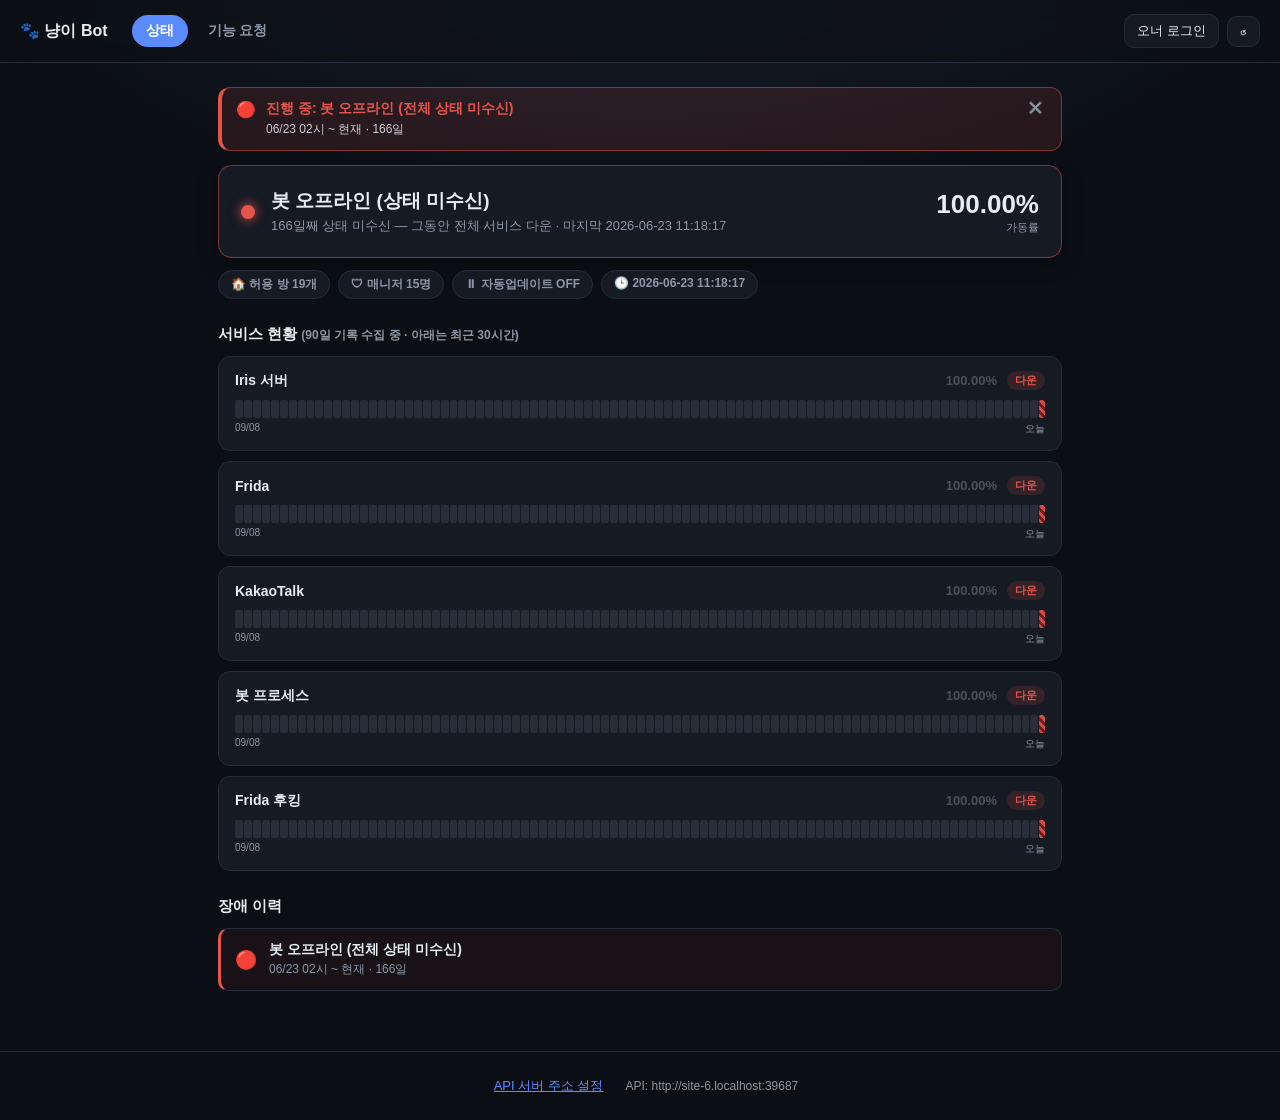
==== commit 15ee4884: "90일 뷰 고정 + 진행중 장애 헤드라인 배너 + 무응답 시 다운/dim + 잠깐오류 주황 - 서비스 타임라인을 항상 90칸(1칸=1일)으로 고정: daily 데이터가 모자라면 앞" ====
--- a/index.html
+++ b/index.html
@@ -23,6 +23,7 @@
 <!-- ───── 상태 탭 ───── -->
 <section id="tab-status" class="tab-panel">
   <div class="container">
+    <div id="incident-topbar" class="incident-topbar hidden"></div>
     <div id="status-banner" class="banner banner-loading">
       <div class="banner-dot"></div>
       <div class="banner-body">
@@ -37,7 +38,7 @@
 
     <div id="status-chips" class="status-chips"></div>
 
-    <h2 class="section-title">서비스 현황 <span class="muted small">(최근 90일, 1칸=1일)</span></h2>
+    <h2 class="section-title">서비스 현황 <span id="svc-unit" class="muted small">(최근 90일, 1칸=1일)</span></h2>
     <div id="svc-grid" class="svc-grid">
       <div class="muted">로딩 중…</div>
     </div>
--- a/css/style.css
+++ b/css/style.css
@@ -229,3 +229,25 @@
   background: repeating-linear-gradient(45deg, var(--red) 0 3px, #7a1c1c 3px 6px) !important;
   min-width: 6px;
 }
+
+/* ── 진행 중 장애 상단 배너 (v5) ── */
+.incident-topbar {
+  display: flex; align-items: flex-start; gap: 10px;
+  background: rgba(229,83,75,.12); border: 1px solid rgba(229,83,75,.5);
+  border-left: 4px solid var(--red); border-radius: 12px;
+  padding: 12px 14px; margin-bottom: 14px;
+}
+.incident-topbar .it-body { flex: 1; }
+.incident-topbar .it-title { font-weight: 700; font-size: 14px; color: var(--red); }
+.incident-topbar .it-desc { font-size: 12px; color: var(--text); margin-top: 3px; opacity: .85; }
+.incident-topbar .it-close {
+  background: none; border: 0; color: var(--muted); font-size: 18px;
+  cursor: pointer; line-height: 1; padding: 0 2px;
+}
+.incident-topbar .it-close:hover { color: var(--text); }
+
+/* 90일 고정 그리드 — 칸이 많아도 한 줄에 균등 분배 */
+.svc-hist { gap: 1px; }
+.svc-hist > i { flex: 1 1 0; min-width: 0; }
+.svc-hist > i.slot-gap { flex: 0 0 6px; min-width: 6px; }
+.svc-uptime.dim { color: var(--gray); opacity: .6; }
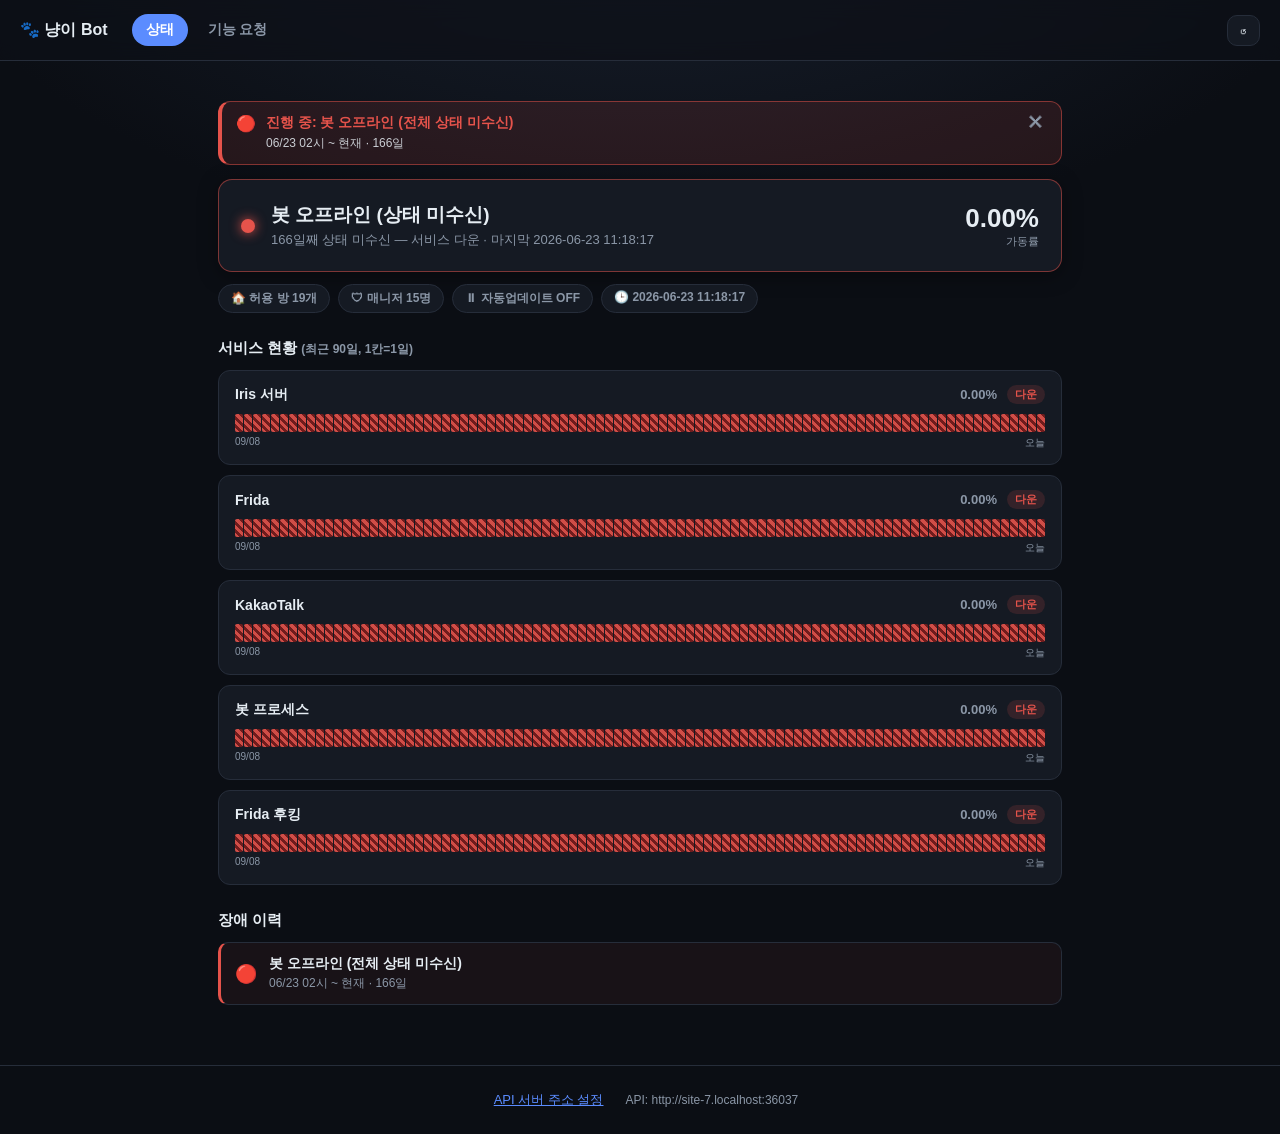
==== commit 125c7d6d: "기능요청을 GitHub Issues로 전환, 공지 배너 추가, 오너 로그인 제거 - 기능요청: 자체 서버(봇 API) 없이도 동작하도록 GitHub Issues 기반으로 전환.  " ====
--- a/index.html
+++ b/index.html
@@ -14,11 +14,13 @@
     <button class="tab" data-tab="requests">기능 요청</button>
   </div>
   <div class="nav-right">
-    <span id="owner-badge" class="owner-badge hidden">오너</span>
-    <button id="btn-owner" class="ghost-btn">오너 로그인</button>
     <button id="btn-refresh" class="ghost-btn" title="새로고침">↺</button>
   </div>
 </nav>
+
+<div class="notice-wrap">
+  <div id="notice-banner" class="notice-banner hidden"></div>
+</div>
 
 <!-- ───── 상태 탭 ───── -->
 <section id="tab-status" class="tab-panel">
@@ -50,49 +52,35 @@
   </div>
 </section>
 
-<!-- ───── 기능 요청 탭 ───── -->
+<!-- ───── 기능 요청 탭 (GitHub Issues 기반 — 서버 불필요) ───── -->
 <section id="tab-requests" class="tab-panel hidden">
   <div class="container">
     <div class="card form-card">
-      <h2 class="section-title">기능 요청 추가</h2>
+      <h2 class="section-title">기능 요청 등록</h2>
+      <p class="muted small">GitHub 계정으로 이 저장소에 이슈를 생성합니다. 봇 서버 접속이 필요 없습니다.</p>
       <input id="req-title" class="input" maxlength="200" placeholder="제목 (예: .채팅 이전 기록 표시)">
       <div class="form-row">
         <select id="req-category" class="input"></select>
         <select id="req-severity" class="input"></select>
       </div>
       <textarea id="req-detail" class="input" rows="3" maxlength="2000" placeholder="상세 설명 (선택)"></textarea>
-      <button id="btn-submit" class="primary-btn">요청 등록</button>
+      <button id="btn-submit" class="primary-btn">GitHub에 이슈로 등록</button>
       <div id="submit-msg" class="form-msg"></div>
     </div>
 
     <div class="req-toolbar">
-      <h2 class="section-title">요청 목록</h2>
+      <h2 class="section-title">요청 목록 <span class="muted small">(GitHub Issues)</span></h2>
       <div class="filters">
         <button class="chip active" data-filter="all">전체</button>
-        <button class="chip" data-filter="검토대기">검토대기</button>
+        <button class="chip" data-filter="open">열림</button>
         <button class="chip" data-filter="진행중">진행중</button>
-        <button class="chip" data-filter="해결">해결</button>
         <button class="chip" data-filter="보류">보류</button>
-        <button class="chip" data-filter="미해결">미해결</button>
+        <button class="chip" data-filter="closed">해결/닫힘</button>
       </div>
     </div>
     <div id="req-list" class="req-list"><div class="muted">로딩 중…</div></div>
   </div>
 </section>
-
-<!-- ───── 오너 로그인 모달 ───── -->
-<div id="login-modal" class="modal hidden">
-  <div class="modal-box">
-    <h3>오너 로그인</h3>
-    <p class="muted small">승인·상태 변경은 오너만 가능합니다.</p>
-    <input id="login-pw" type="password" class="input" placeholder="비밀번호">
-    <div class="modal-actions">
-      <button id="login-cancel" class="ghost-btn">취소</button>
-      <button id="login-ok" class="primary-btn">로그인</button>
-    </div>
-    <div id="login-msg" class="form-msg"></div>
-  </div>
-</div>
 
 <footer class="footer">
   <button id="btn-server" class="link-btn">API 서버 주소 설정</button>
--- a/css/style.css
+++ b/css/style.css
@@ -52,10 +52,6 @@
 }
 .ghost-btn:hover { background: var(--surface-2); }
 .link-btn { background: none; border: 0; color: var(--accent); text-decoration: underline; }
-.owner-badge {
-  background: var(--green); color: #fff; font-size: 11px; font-weight: 700;
-  padding: 3px 9px; border-radius: 999px;
-}
 
 /* ── layout ── */
 .container { max-width: 880px; margin: 0 auto; padding: 24px 18px 60px; }
@@ -145,10 +141,11 @@
 .chip.active { background: var(--accent); color: #fff; border-color: var(--accent); }
 .req-list { display: flex; flex-direction: column; gap: 10px; margin-top: 12px; }
 .req {
-  background: var(--surface); border: 1px solid var(--border);
-  border-radius: 12px; padding: 14px 16px;
-}
-.req.pending { opacity: .55; border-style: dashed; }
+  display: block; text-decoration: none; color: inherit;
+  background: var(--surface); border: 1px solid var(--border);
+  border-radius: 12px; padding: 14px 16px; transition: .15s;
+}
+.req:hover { border-color: var(--accent); }
 .req-top { display: flex; align-items: center; gap: 8px; flex-wrap: wrap; }
 .req-title { font-weight: 700; font-size: 15px; flex: 1; min-width: 50%; }
 .req-badges { display: flex; gap: 6px; flex-wrap: wrap; }
@@ -163,26 +160,8 @@
 .b-st-해결 { background: rgba(46,160,67,.18); color: var(--green); }
 .b-st-보류 { background: rgba(210,153,34,.18); color: var(--orange); }
 .b-st-미해결 { background: rgba(229,83,75,.18); color: var(--red); }
-.pending-tag { background: rgba(210,153,34,.15); color: var(--orange); }
 .req-detail { color: var(--muted); font-size: 13px; margin-top: 8px; white-space: pre-wrap; }
 .req-meta { color: var(--muted); font-size: 11px; margin-top: 8px; }
-.req-owner { margin-top: 10px; display: flex; gap: 6px; flex-wrap: wrap; }
-.req-owner select, .req-owner button {
-  background: var(--surface-2); border: 1px solid var(--border); color: var(--text);
-  border-radius: 8px; padding: 5px 10px; font-size: 12px; cursor: pointer;
-}
-.req-owner .approve { background: var(--green); border-color: var(--green); color: #fff; }
-.req-owner .del { background: rgba(229,83,75,.15); border-color: var(--red); color: var(--red); }
-
-/* ── modal ── */
-.modal {
-  position: fixed; inset: 0; background: rgba(0,0,0,.6);
-  display: flex; align-items: center; justify-content: center; z-index: 50; padding: 16px;
-}
-.modal-box { background: var(--surface); border: 1px solid var(--border); border-radius: var(--radius); padding: 22px; width: 100%; max-width: 360px; box-shadow: var(--shadow); }
-.modal-box h3 { margin: 0 0 6px; }
-.modal-actions { display: flex; gap: 8px; margin-top: 8px; }
-.modal-actions .ghost-btn, .modal-actions .primary-btn { width: auto; flex: 1; }
 
 /* ── footer ── */
 .footer { text-align: center; padding: 18px; border-top: 1px solid var(--border); display: flex; gap: 10px; justify-content: center; align-items: center; flex-wrap: wrap; }
@@ -246,8 +225,29 @@
 }
 .incident-topbar .it-close:hover { color: var(--text); }
 
+/* ── 공지 배너 (data/notice.json) ── */
+.notice-wrap { max-width: 880px; margin: 0 auto; padding: 16px 18px 0; }
+.notice-banner {
+  display: flex; align-items: flex-start; gap: 10px;
+  background: rgba(91,140,255,.12); border: 1px solid rgba(91,140,255,.5);
+  border-left: 4px solid var(--accent); border-radius: 12px;
+  padding: 12px 14px;
+}
+.notice-banner .it-body { flex: 1; }
+.notice-banner .it-title { font-weight: 700; font-size: 14px; color: var(--text); white-space: pre-wrap; }
+.notice-banner .it-close {
+  background: none; border: 0; color: var(--muted); font-size: 18px;
+  cursor: pointer; line-height: 1; padding: 0 2px;
+}
+.notice-banner .it-close:hover { color: var(--text); }
+
 /* 90일 고정 그리드 — 칸이 많아도 한 줄에 균등 분배 */
 .svc-hist { gap: 1px; }
 .svc-hist > i { flex: 1 1 0; min-width: 0; }
 .svc-hist > i.slot-gap { flex: 0 0 6px; min-width: 6px; }
 .svc-uptime.dim { color: var(--gray); opacity: .6; }
+
+/* ── 오프라인(다운) 슬롯 — 빨강 빗금 (v6) ── */
+.svc-hist > i.slot-offline {
+  background: repeating-linear-gradient(45deg, var(--red) 0 3px, #7a1c1c 3px 6px) !important;
+}
